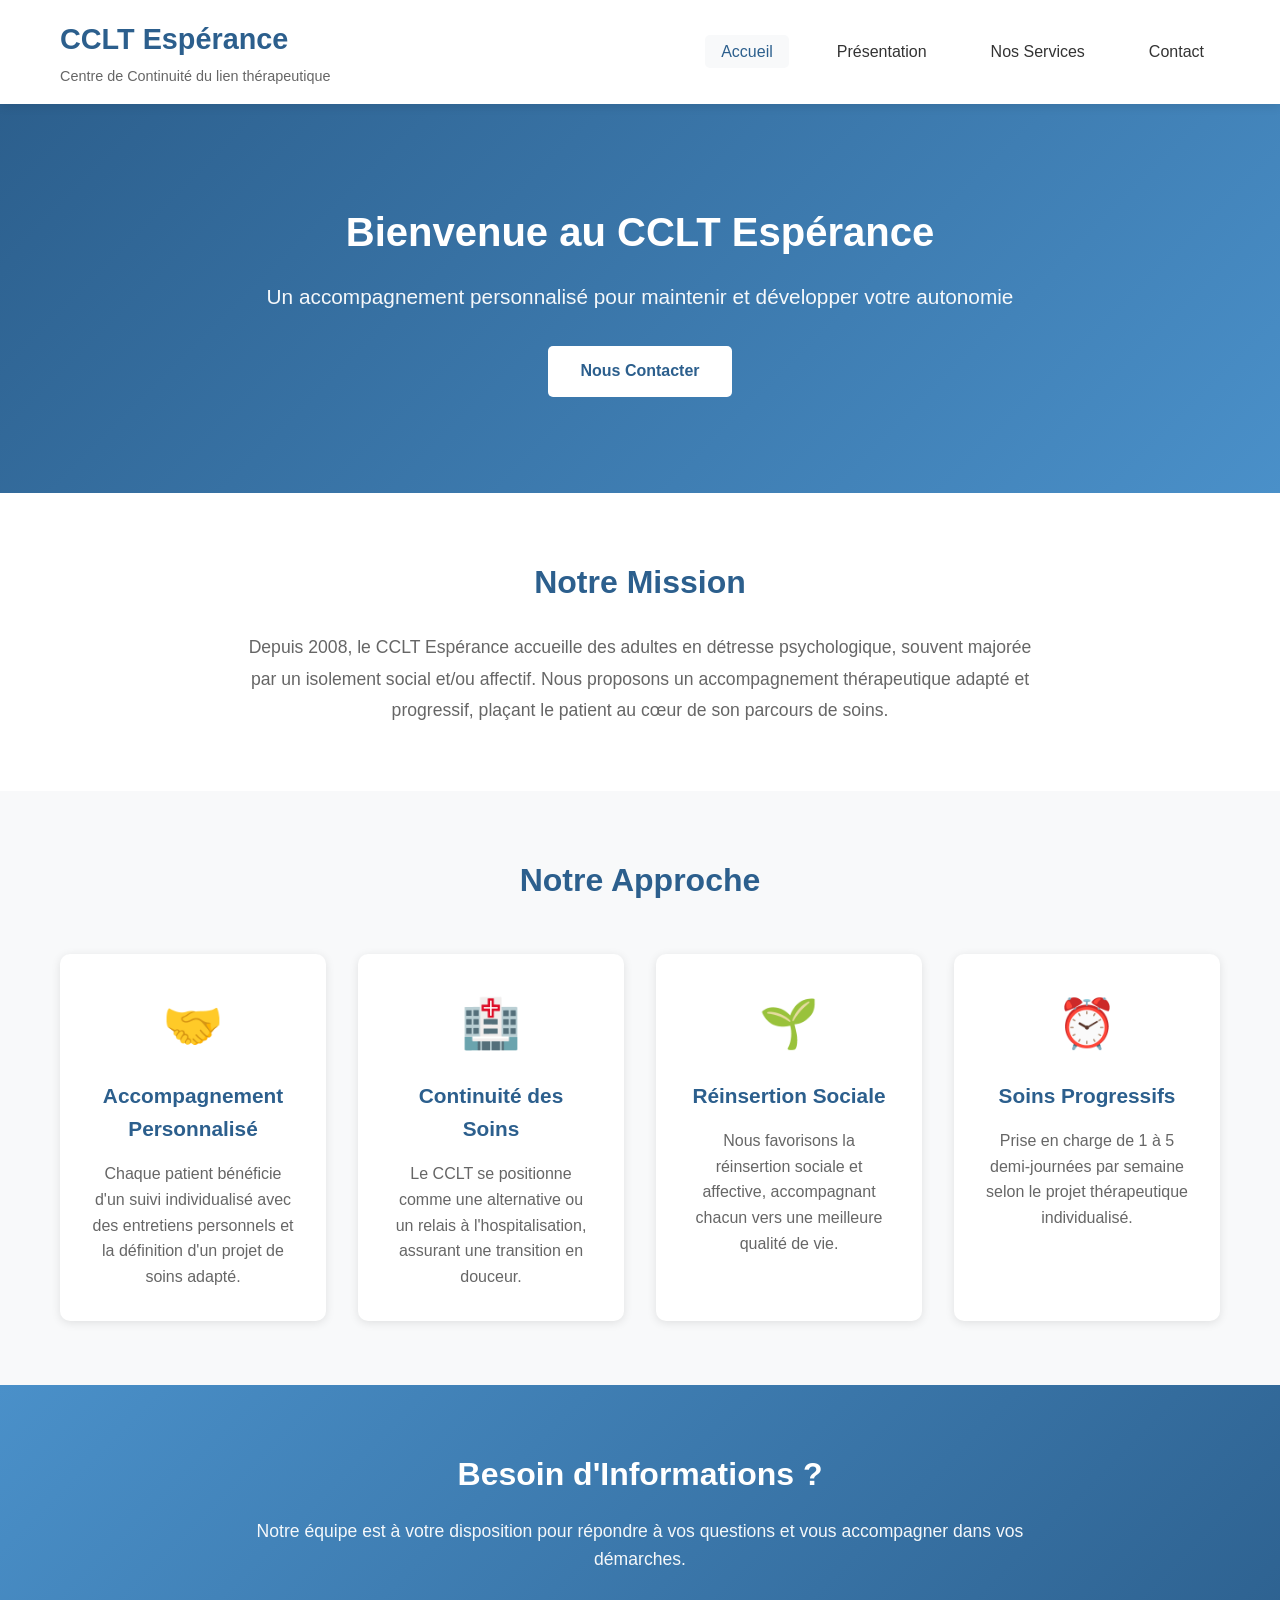
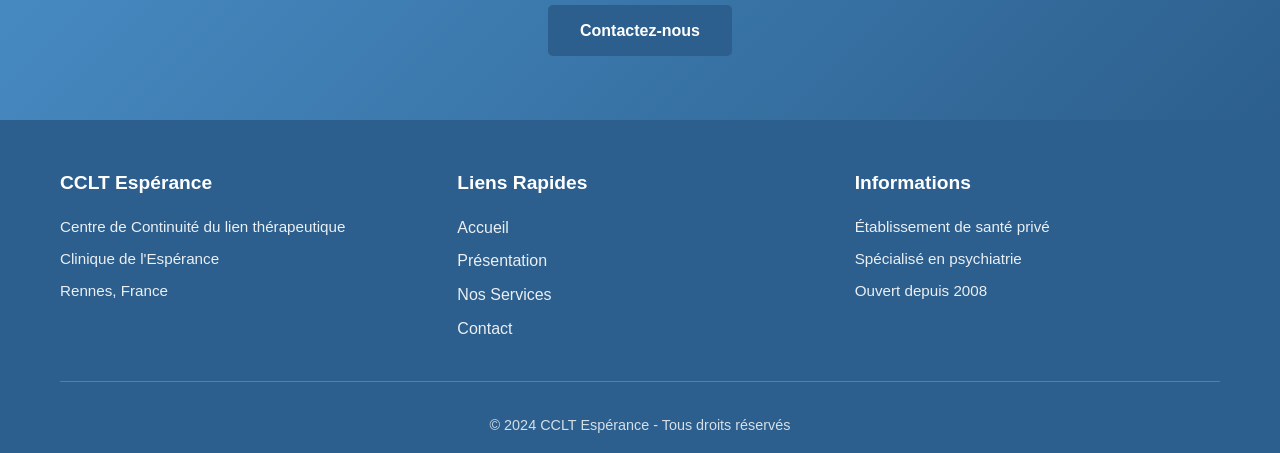
==== index.html @ c55c1b44 "Création du site web CCLT Espérance - Création de 4 pages HTML (accueil, présentation, services, con" ====
<!DOCTYPE html>
<html lang="fr">
<head>
    <meta charset="UTF-8">
    <meta name="viewport" content="width=device-width, initial-scale=1.0">
    <meta name="description" content="CCLT Espérance - Centre de Continuité du lien thérapeutique à Rennes. Accompagnement personnalisé pour adultes en détresse psychologique.">
    <title>CCLT Espérance - Centre de Continuité du lien thérapeutique</title>
    <link rel="stylesheet" href="styles.css">
</head>
<body>
    <header>
        <nav class="navbar">
            <div class="container">
                <div class="logo">
                    <h1>CCLT Espérance</h1>
                    <p class="subtitle">Centre de Continuité du lien thérapeutique</p>
                </div>
                <ul class="nav-menu">
                    <li><a href="index.html" class="active">Accueil</a></li>
                    <li><a href="presentation.html">Présentation</a></li>
                    <li><a href="services.html">Nos Services</a></li>
                    <li><a href="contact.html">Contact</a></li>
                </ul>
                <div class="hamburger">
                    <span></span>
                    <span></span>
                    <span></span>
                </div>
            </div>
        </nav>
    </header>

    <main>
        <section class="hero">
            <div class="hero-content">
                <h2>Bienvenue au CCLT Espérance</h2>
                <p class="hero-text">Un accompagnement personnalisé pour maintenir et développer votre autonomie</p>
                <a href="contact.html" class="btn btn-primary">Nous Contacter</a>
            </div>
        </section>

        <section class="intro">
            <div class="container">
                <div class="intro-content">
                    <h2>Notre Mission</h2>
                    <p>Depuis 2008, le CCLT Espérance accueille des adultes en détresse psychologique, souvent majorée par un isolement social et/ou affectif. Nous proposons un accompagnement thérapeutique adapté et progressif, plaçant le patient au cœur de son parcours de soins.</p>
                </div>
            </div>
        </section>

        <section class="features">
            <div class="container">
                <h2>Notre Approche</h2>
                <div class="features-grid">
                    <div class="feature-card">
                        <div class="feature-icon">🤝</div>
                        <h3>Accompagnement Personnalisé</h3>
                        <p>Chaque patient bénéficie d'un suivi individualisé avec des entretiens personnels et la définition d'un projet de soins adapté.</p>
                    </div>
                    <div class="feature-card">
                        <div class="feature-icon">🏥</div>
                        <h3>Continuité des Soins</h3>
                        <p>Le CCLT se positionne comme une alternative ou un relais à l'hospitalisation, assurant une transition en douceur.</p>
                    </div>
                    <div class="feature-card">
                        <div class="feature-icon">🌱</div>
                        <h3>Réinsertion Sociale</h3>
                        <p>Nous favorisons la réinsertion sociale et affective, accompagnant chacun vers une meilleure qualité de vie.</p>
                    </div>
                    <div class="feature-card">
                        <div class="feature-icon">⏰</div>
                        <h3>Soins Progressifs</h3>
                        <p>Prise en charge de 1 à 5 demi-journées par semaine selon le projet thérapeutique individualisé.</p>
                    </div>
                </div>
            </div>
        </section>

        <section class="cta-section">
            <div class="container">
                <div class="cta-content">
                    <h2>Besoin d'Informations ?</h2>
                    <p>Notre équipe est à votre disposition pour répondre à vos questions et vous accompagner dans vos démarches.</p>
                    <a href="contact.html" class="btn btn-secondary">Contactez-nous</a>
                </div>
            </div>
        </section>
    </main>

    <footer>
        <div class="container">
            <div class="footer-content">
                <div class="footer-section">
                    <h3>CCLT Espérance</h3>
                    <p>Centre de Continuité du lien thérapeutique</p>
                    <p>Clinique de l'Espérance</p>
                    <p>Rennes, France</p>
                </div>
                <div class="footer-section">
                    <h3>Liens Rapides</h3>
                    <ul>
                        <li><a href="index.html">Accueil</a></li>
                        <li><a href="presentation.html">Présentation</a></li>
                        <li><a href="services.html">Nos Services</a></li>
                        <li><a href="contact.html">Contact</a></li>
                    </ul>
                </div>
                <div class="footer-section">
                    <h3>Informations</h3>
                    <p>Établissement de santé privé</p>
                    <p>Spécialisé en psychiatrie</p>
                    <p>Ouvert depuis 2008</p>
                </div>
            </div>
            <div class="footer-bottom">
                <p>&copy; 2024 CCLT Espérance - Tous droits réservés</p>
            </div>
        </div>
    </footer>

    <script src="script.js"></script>
</body>
</html>
---- styles.css ----
/* Reset and Base Styles */
* {
    margin: 0;
    padding: 0;
    box-sizing: border-box;
}

:root {
    --primary-color: #2c5f8d;
    --secondary-color: #4a90c9;
    --accent-color: #7fb3d5;
    --text-color: #333;
    --text-light: #666;
    --bg-light: #f8f9fa;
    --bg-white: #ffffff;
    --border-color: #e0e0e0;
    --success-color: #28a745;
    --shadow: 0 2px 10px rgba(0, 0, 0, 0.1);
    --shadow-hover: 0 4px 20px rgba(0, 0, 0, 0.15);
    --transition: all 0.3s ease;
}

body {
    font-family: 'Segoe UI', Tahoma, Geneva, Verdana, sans-serif;
    line-height: 1.6;
    color: var(--text-color);
    background-color: var(--bg-light);
}

.container {
    max-width: 1200px;
    margin: 0 auto;
    padding: 0 20px;
}

/* Header and Navigation */
header {
    background-color: var(--bg-white);
    box-shadow: var(--shadow);
    position: sticky;
    top: 0;
    z-index: 1000;
}

.navbar {
    padding: 1rem 0;
}

.navbar .container {
    display: flex;
    justify-content: space-between;
    align-items: center;
}

.logo h1 {
    color: var(--primary-color);
    font-size: 1.8rem;
    margin-bottom: 0.2rem;
}

.logo .subtitle {
    color: var(--text-light);
    font-size: 0.9rem;
}

.nav-menu {
    display: flex;
    list-style: none;
    gap: 2rem;
}

.nav-menu a {
    color: var(--text-color);
    text-decoration: none;
    font-weight: 500;
    transition: var(--transition);
    padding: 0.5rem 1rem;
    border-radius: 5px;
}

.nav-menu a:hover,
.nav-menu a.active {
    color: var(--primary-color);
    background-color: var(--bg-light);
}

.hamburger {
    display: none;
    flex-direction: column;
    cursor: pointer;
}

.hamburger span {
    width: 25px;
    height: 3px;
    background-color: var(--primary-color);
    margin: 3px 0;
    transition: var(--transition);
}

/* Hero Section */
.hero {
    background: linear-gradient(135deg, var(--primary-color) 0%, var(--secondary-color) 100%);
    color: white;
    padding: 6rem 2rem;
    text-align: center;
}

.hero-content h2 {
    font-size: 2.5rem;
    margin-bottom: 1rem;
}

.hero-text {
    font-size: 1.3rem;
    margin-bottom: 2rem;
    opacity: 0.95;
}

/* Buttons */
.btn {
    display: inline-block;
    padding: 0.8rem 2rem;
    text-decoration: none;
    border-radius: 5px;
    font-weight: 600;
    transition: var(--transition);
    border: none;
    cursor: pointer;
    font-size: 1rem;
}

.btn-primary {
    background-color: white;
    color: var(--primary-color);
}

.btn-primary:hover {
    background-color: var(--bg-light);
    transform: translateY(-2px);
    box-shadow: var(--shadow-hover);
}

.btn-secondary {
    background-color: var(--primary-color);
    color: white;
}

.btn-secondary:hover {
    background-color: var(--secondary-color);
    transform: translateY(-2px);
    box-shadow: var(--shadow-hover);
}

.btn-block {
    display: block;
    width: 100%;
    text-align: center;
}

/* Intro Section */
.intro {
    padding: 4rem 0;
    background-color: var(--bg-white);
}

.intro-content {
    text-align: center;
    max-width: 800px;
    margin: 0 auto;
}

.intro-content h2 {
    color: var(--primary-color);
    font-size: 2rem;
    margin-bottom: 1.5rem;
}

.intro-content p {
    font-size: 1.1rem;
    color: var(--text-light);
    line-height: 1.8;
}

/* Features Section */
.features {
    padding: 4rem 0;
    background-color: var(--bg-light);
}

.features h2 {
    text-align: center;
    color: var(--primary-color);
    font-size: 2rem;
    margin-bottom: 3rem;
}

.features-grid {
    display: grid;
    grid-template-columns: repeat(auto-fit, minmax(250px, 1fr));
    gap: 2rem;
}

.feature-card {
    background-color: var(--bg-white);
    padding: 2rem;
    border-radius: 10px;
    box-shadow: var(--shadow);
    transition: var(--transition);
    text-align: center;
}

.feature-card:hover {
    transform: translateY(-5px);
    box-shadow: var(--shadow-hover);
}

.feature-icon {
    font-size: 3rem;
    margin-bottom: 1rem;
}

.feature-card h3 {
    color: var(--primary-color);
    margin-bottom: 1rem;
    font-size: 1.3rem;
}

.feature-card p {
    color: var(--text-light);
    line-height: 1.6;
}

/* CTA Section */
.cta-section {
    padding: 4rem 0;
    background: linear-gradient(135deg, var(--secondary-color) 0%, var(--primary-color) 100%);
    color: white;
}

.cta-content {
    text-align: center;
    max-width: 800px;
    margin: 0 auto;
}

.cta-content h2 {
    font-size: 2rem;
    margin-bottom: 1rem;
}

.cta-content p {
    font-size: 1.1rem;
    margin-bottom: 2rem;
    opacity: 0.95;
}

/* Page Header */
.page-header {
    background: linear-gradient(135deg, var(--primary-color) 0%, var(--secondary-color) 100%);
    color: white;
    padding: 4rem 2rem;
    text-align: center;
}

.page-header h1 {
    font-size: 2.5rem;
    margin-bottom: 0.5rem;
}

.page-header p {
    font-size: 1.2rem;
    opacity: 0.95;
}

/* Content Section */
.content-section {
    padding: 4rem 0;
    background-color: var(--bg-white);
}

.content-layout {
    display: grid;
    grid-template-columns: 2fr 1fr;
    gap: 3rem;
    margin-bottom: 3rem;
}

.content-main h2 {
    color: var(--primary-color);
    margin-top: 2rem;
    margin-bottom: 1rem;
    font-size: 1.8rem;
}

.content-main h2:first-child {
    margin-top: 0;
}

.content-main p {
    color: var(--text-light);
    line-height: 1.8;
    margin-bottom: 1rem;
}

/* Philosophy Points */
.philosophy-points {
    display: grid;
    gap: 1.5rem;
    margin: 2rem 0;
}

.philosophy-item {
    background-color: var(--bg-light);
    padding: 1.5rem;
    border-radius: 8px;
    border-left: 4px solid var(--primary-color);
}

.philosophy-item h3 {
    color: var(--primary-color);
    margin-bottom: 0.5rem;
    font-size: 1.2rem;
}

.philosophy-item p {
    color: var(--text-light);
}

/* Sidebar */
.sidebar {
    display: flex;
    flex-direction: column;
    gap: 2rem;
}

.sidebar-box {
    background-color: var(--bg-light);
    padding: 2rem;
    border-radius: 10px;
    box-shadow: var(--shadow);
}

.sidebar-box h3 {
    color: var(--primary-color);
    margin-bottom: 1rem;
}

.key-stats {
    list-style: none;
}

.key-stats li {
    padding: 1rem;
    background-color: var(--bg-white);
    margin-bottom: 1rem;
    border-radius: 5px;
    border-left: 3px solid var(--secondary-color);
}

.key-stats strong {
    display: block;
    color: var(--primary-color);
    font-size: 1.5rem;
    margin-bottom: 0.3rem;
}

/* Services Page */
.services-intro {
    text-align: center;
    max-width: 800px;
    margin: 0 auto 3rem;
}

.services-intro h2 {
    color: var(--primary-color);
    font-size: 2rem;
    margin-bottom: 1rem;
}

.services-intro p {
    color: var(--text-light);
    font-size: 1.1rem;
    line-height: 1.8;
}

.services-grid {
    display: grid;
    grid-template-columns: repeat(auto-fit, minmax(300px, 1fr));
    gap: 2rem;
    margin-bottom: 4rem;
}

.service-card {
    background-color: var(--bg-light);
    padding: 2rem;
    border-radius: 10px;
    box-shadow: var(--shadow);
    transition: var(--transition);
}

.service-card:hover {
    transform: translateY(-5px);
    box-shadow: var(--shadow-hover);
}

.service-icon {
    font-size: 3rem;
    margin-bottom: 1rem;
}

.service-card h3 {
    color: var(--primary-color);
    margin-bottom: 1rem;
    font-size: 1.4rem;
}

.service-card p {
    color: var(--text-light);
    margin-bottom: 1rem;
    line-height: 1.6;
}

.service-features {
    list-style: none;
    margin-top: 1rem;
}

.service-features li {
    padding: 0.5rem 0;
    color: var(--text-light);
    border-bottom: 1px solid var(--border-color);
}

.service-features li:before {
    content: "✓ ";
    color: var(--success-color);
    font-weight: bold;
    margin-right: 0.5rem;
}

.service-features li:last-child {
    border-bottom: none;
}

/* Process Section */
.process-section {
    background-color: var(--bg-light);
    padding: 3rem;
    border-radius: 10px;
    margin-bottom: 3rem;
}

.process-section h2 {
    text-align: center;
    color: var(--primary-color);
    font-size: 2rem;
    margin-bottom: 2rem;
}

.process-steps {
    display: grid;
    grid-template-columns: repeat(auto-fit, minmax(200px, 1fr));
    gap: 2rem;
}

.process-step {
    text-align: center;
}

.step-number {
    width: 60px;
    height: 60px;
    background: linear-gradient(135deg, var(--primary-color), var(--secondary-color));
    color: white;
    border-radius: 50%;
    display: flex;
    align-items: center;
    justify-content: center;
    font-size: 1.5rem;
    font-weight: bold;
    margin: 0 auto 1rem;
}

.process-step h3 {
    color: var(--primary-color);
    margin-bottom: 0.5rem;
}

.process-step p {
    color: var(--text-light);
    font-size: 0.95rem;
}

/* CTA Box */
.cta-box {
    background: linear-gradient(135deg, var(--secondary-color) 0%, var(--primary-color) 100%);
    color: white;
    padding: 3rem;
    border-radius: 10px;
    text-align: center;
}

.cta-box h2 {
    margin-bottom: 1rem;
}

.cta-box p {
    margin-bottom: 2rem;
    opacity: 0.95;
}

/* Contact Page */
.contact-layout {
    display: grid;
    grid-template-columns: 1fr 1fr;
    gap: 3rem;
    margin-bottom: 3rem;
}

.info-box {
    background-color: var(--bg-light);
    padding: 1.5rem;
    border-radius: 8px;
    margin-bottom: 1.5rem;
}

.info-box h3 {
    color: var(--primary-color);
    margin-bottom: 1rem;
    font-size: 1.3rem;
}

.info-box p,
.info-box ul {
    color: var(--text-light);
    line-height: 1.6;
}

.info-box ul {
    list-style: none;
    margin-top: 0.5rem;
}

.info-box li {
    padding: 0.3rem 0;
}

.info-box li:before {
    content: "→ ";
    color: var(--primary-color);
    font-weight: bold;
}

/* Contact Form */
.contact-form-container h2 {
    color: var(--primary-color);
    margin-bottom: 1rem;
}

.contact-form-container > p {
    color: var(--text-light);
    margin-bottom: 2rem;
}

.contact-form {
    background-color: var(--bg-light);
    padding: 2rem;
    border-radius: 10px;
}

.form-group {
    margin-bottom: 1.5rem;
}

.form-group label {
    display: block;
    margin-bottom: 0.5rem;
    color: var(--text-color);
    font-weight: 500;
}

.form-group input,
.form-group select,
.form-group textarea {
    width: 100%;
    padding: 0.8rem;
    border: 1px solid var(--border-color);
    border-radius: 5px;
    font-size: 1rem;
    font-family: inherit;
    transition: var(--transition);
}

.form-group input:focus,
.form-group select:focus,
.form-group textarea:focus {
    outline: none;
    border-color: var(--primary-color);
    box-shadow: 0 0 0 3px rgba(44, 95, 141, 0.1);
}

.checkbox-label {
    display: flex;
    align-items: flex-start;
    gap: 0.5rem;
    cursor: pointer;
}

.checkbox-label input[type="checkbox"] {
    width: auto;
    margin-top: 0.2rem;
}

.form-note {
    font-size: 0.9rem;
    color: var(--text-light);
    margin-top: 1rem;
    text-align: center;
}

.form-message {
    margin-top: 1rem;
    padding: 1rem;
    border-radius: 5px;
    text-align: center;
}

.form-message.success {
    background-color: #d4edda;
    color: #155724;
    border: 1px solid #c3e6cb;
}

.form-message.error {
    background-color: #f8d7da;
    color: #721c24;
    border: 1px solid #f5c6cb;
}

/* Additional Info */
.additional-info {
    margin-top: 3rem;
}

.additional-info h2 {
    text-align: center;
    color: var(--primary-color);
    margin-bottom: 2rem;
}

.info-cards {
    display: grid;
    grid-template-columns: repeat(auto-fit, minmax(280px, 1fr));
    gap: 2rem;
}

.info-card {
    background-color: var(--bg-light);
    padding: 2rem;
    border-radius: 10px;
    box-shadow: var(--shadow);
}

.info-card h3 {
    color: var(--primary-color);
    margin-bottom: 1rem;
}

.info-card p {
    color: var(--text-light);
    line-height: 1.6;
}

/* Footer */
footer {
    background-color: var(--primary-color);
    color: white;
    padding: 3rem 0 1rem;
}

.footer-content {
    display: grid;
    grid-template-columns: repeat(auto-fit, minmax(250px, 1fr));
    gap: 2rem;
    margin-bottom: 2rem;
}

.footer-section h3 {
    margin-bottom: 1rem;
    font-size: 1.2rem;
}

.footer-section p {
    margin-bottom: 0.5rem;
    opacity: 0.9;
    font-size: 0.95rem;
}

.footer-section ul {
    list-style: none;
}

.footer-section ul li {
    margin-bottom: 0.5rem;
}

.footer-section a {
    color: white;
    text-decoration: none;
    opacity: 0.9;
    transition: var(--transition);
}

.footer-section a:hover {
    opacity: 1;
    text-decoration: underline;
}

.footer-bottom {
    text-align: center;
    padding-top: 2rem;
    border-top: 1px solid rgba(255, 255, 255, 0.2);
}

.footer-bottom p {
    opacity: 0.8;
    font-size: 0.9rem;
}

/* Responsive Design */
@media (max-width: 768px) {
    .hamburger {
        display: flex;
    }

    .nav-menu {
        display: none;
        flex-direction: column;
        position: absolute;
        top: 100%;
        left: 0;
        right: 0;
        background-color: var(--bg-white);
        box-shadow: var(--shadow);
        padding: 1rem;
    }

    .nav-menu.active {
        display: flex;
    }

    .hero-content h2 {
        font-size: 2rem;
    }

    .hero-text {
        font-size: 1.1rem;
    }

    .features-grid {
        grid-template-columns: 1fr;
    }

    .content-layout {
        grid-template-columns: 1fr;
    }

    .services-grid {
        grid-template-columns: 1fr;
    }

    .process-steps {
        grid-template-columns: 1fr;
    }

    .contact-layout {
        grid-template-columns: 1fr;
    }

    .footer-content {
        grid-template-columns: 1fr;
        text-align: center;
    }

    .page-header h1 {
        font-size: 2rem;
    }
}

@media (max-width: 480px) {
    .logo h1 {
        font-size: 1.4rem;
    }

    .logo .subtitle {
        font-size: 0.8rem;
    }

    .hero-content h2 {
        font-size: 1.6rem;
    }

    .btn {
        padding: 0.7rem 1.5rem;
        font-size: 0.9rem;
    }
}
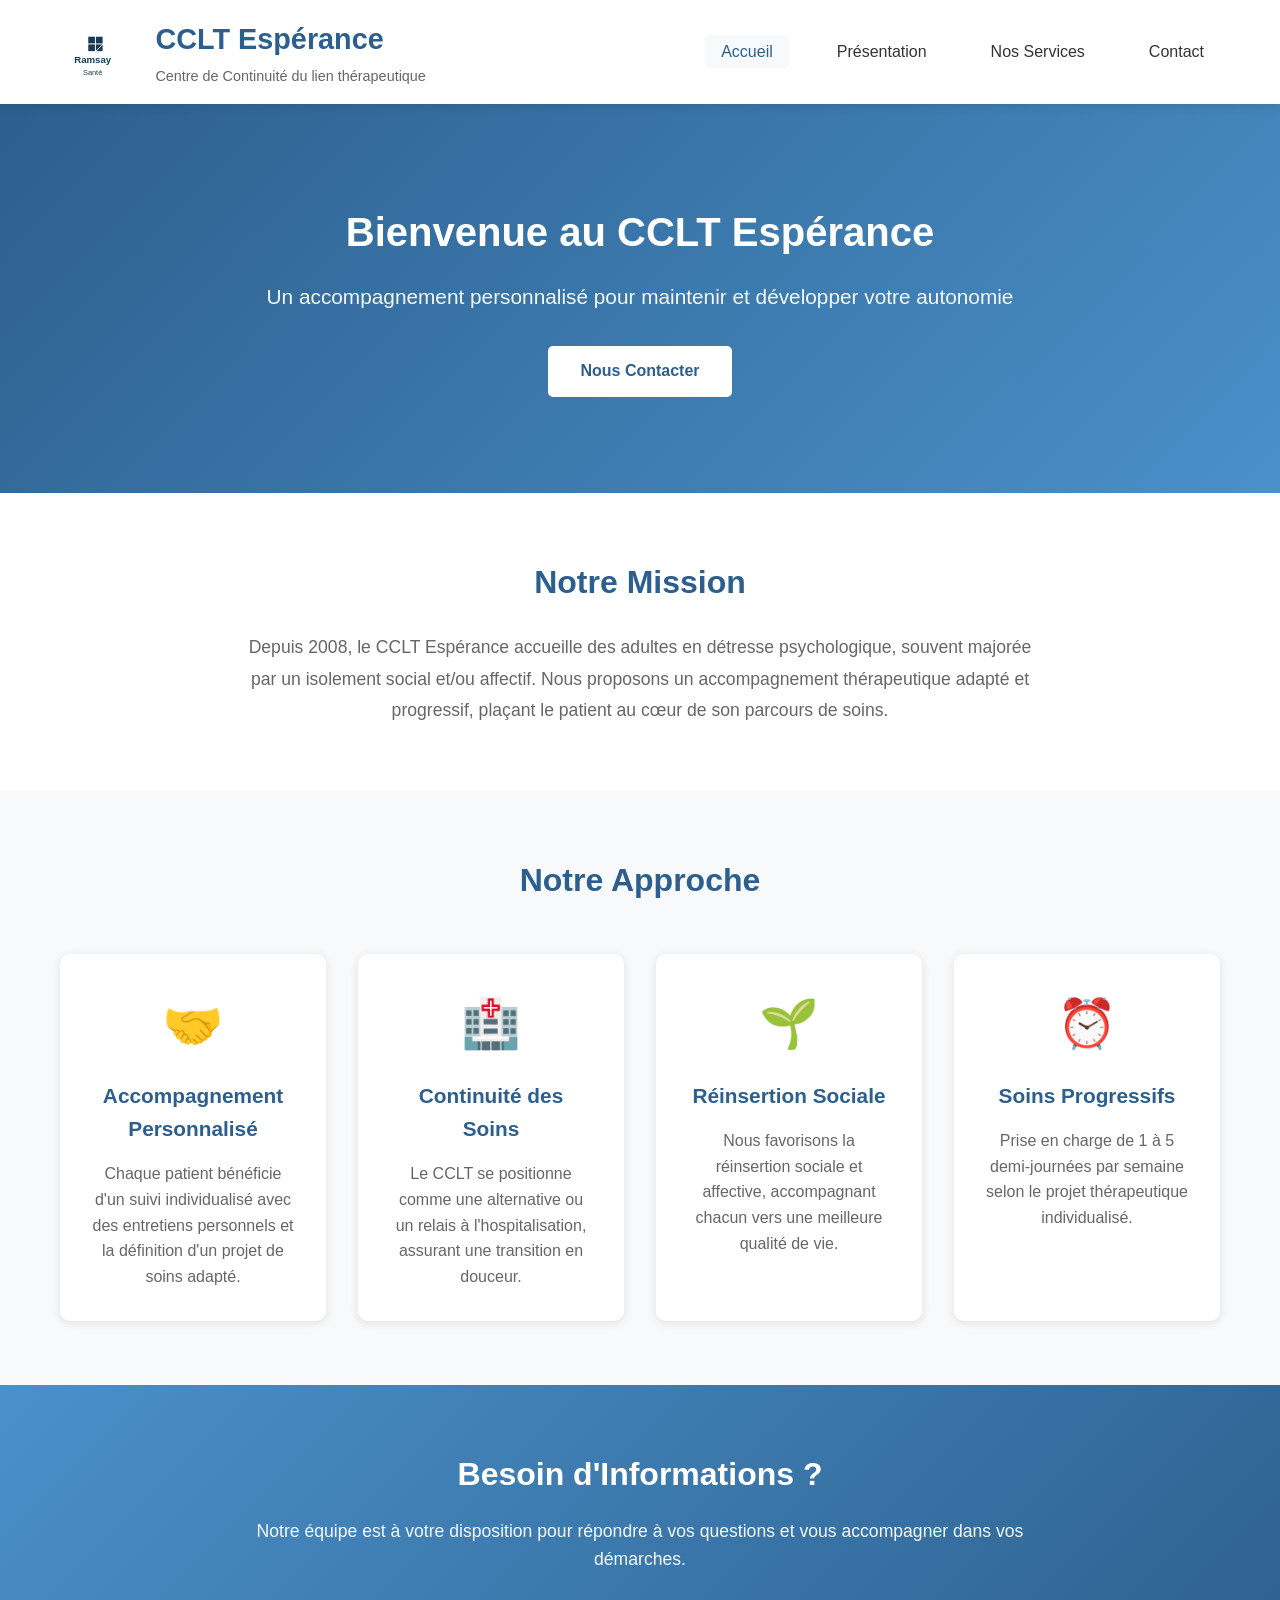
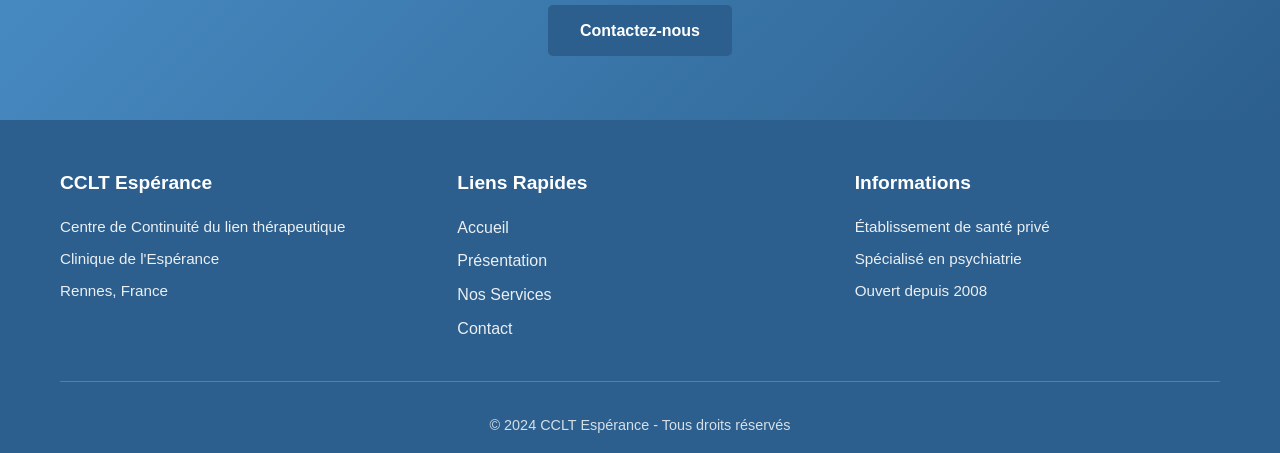
==== commit 2245dea7: "Ajout du logo Ramsay Santé dans la bannière de toutes les pages - Création du dossier images/ avec l" ====
--- a/index.html
+++ b/index.html
@@ -12,8 +12,11 @@
         <nav class="navbar">
             <div class="container">
                 <div class="logo">
-                    <h1>CCLT Espérance</h1>
-                    <p class="subtitle">Centre de Continuité du lien thérapeutique</p>
+                    <img src="images/ramsay-sante-logo.svg" alt="Ramsay Santé" class="logo-ramsay">
+                    <div class="logo-text">
+                        <h1>CCLT Espérance</h1>
+                        <p class="subtitle">Centre de Continuité du lien thérapeutique</p>
+                    </div>
                 </div>
                 <ul class="nav-menu">
                     <li><a href="index.html" class="active">Accueil</a></li>
--- a/styles.css
+++ b/styles.css
@@ -52,6 +52,22 @@
     align-items: center;
 }
 
+.logo {
+    display: flex;
+    align-items: center;
+    gap: 1.5rem;
+}
+
+.logo-ramsay {
+    height: 60px;
+    width: auto;
+}
+
+.logo-text {
+    display: flex;
+    flex-direction: column;
+}
+
 .logo h1 {
     color: var(--primary-color);
     font-size: 1.8rem;
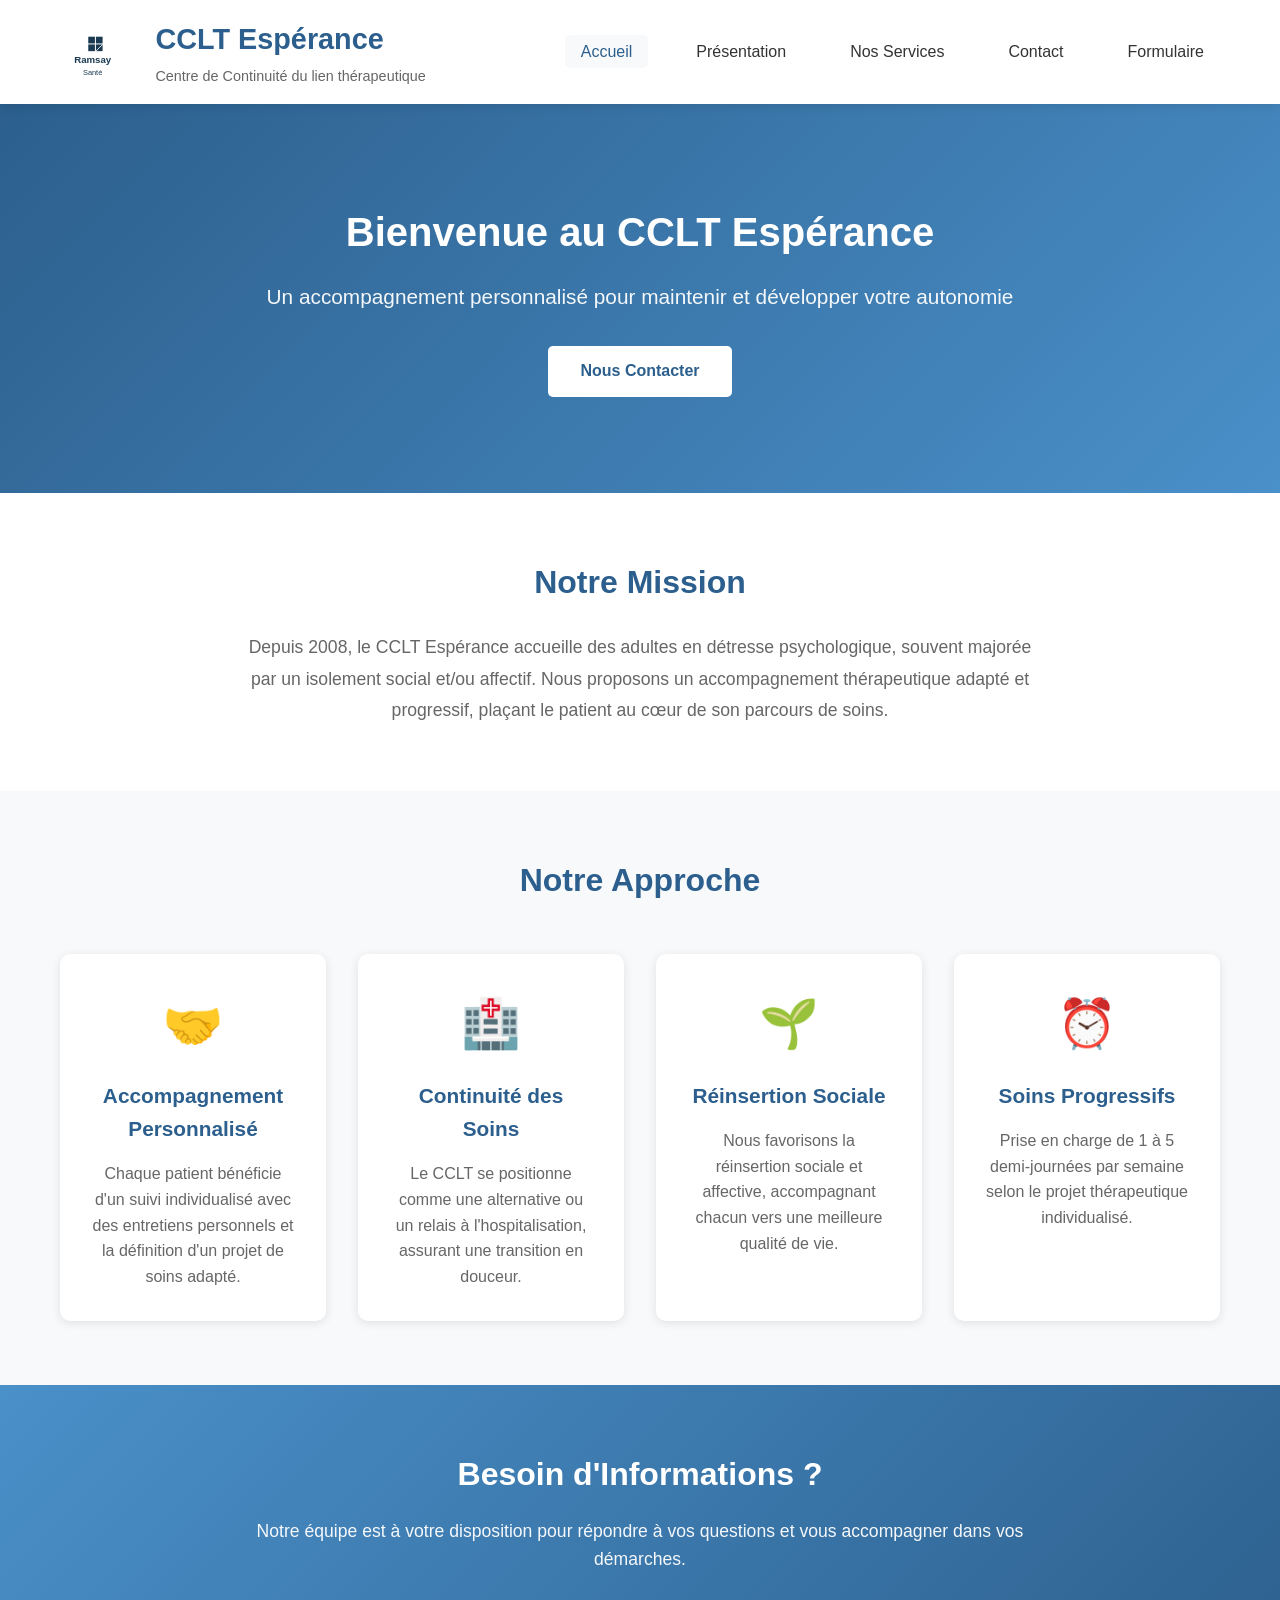
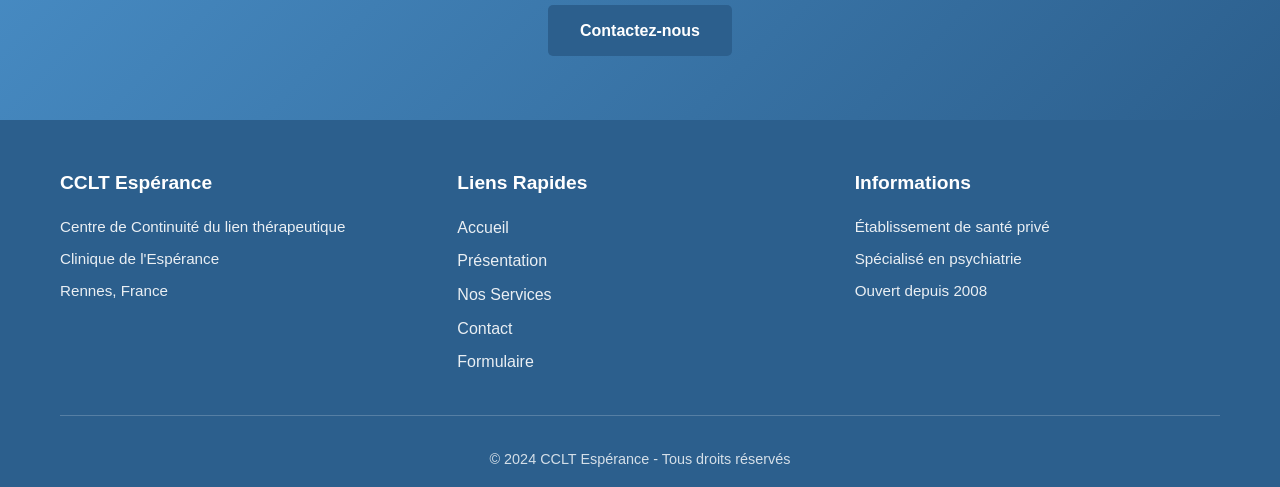
==== commit 27b47f41: "Ajout d'une page formulaire de contact avec Formspree - Création de formulaire.html avec intégration" ====
--- a/index.html
+++ b/index.html
@@ -23,6 +23,7 @@
                     <li><a href="presentation.html">Présentation</a></li>
                     <li><a href="services.html">Nos Services</a></li>
                     <li><a href="contact.html">Contact</a></li>
+                    <li><a href="formulaire.html">Formulaire</a></li>
                 </ul>
                 <div class="hamburger">
                     <span></span>
@@ -106,6 +107,7 @@
                         <li><a href="presentation.html">Présentation</a></li>
                         <li><a href="services.html">Nos Services</a></li>
                         <li><a href="contact.html">Contact</a></li>
+                        <li><a href="formulaire.html">Formulaire</a></li>
                     </ul>
                 </div>
                 <div class="footer-section">
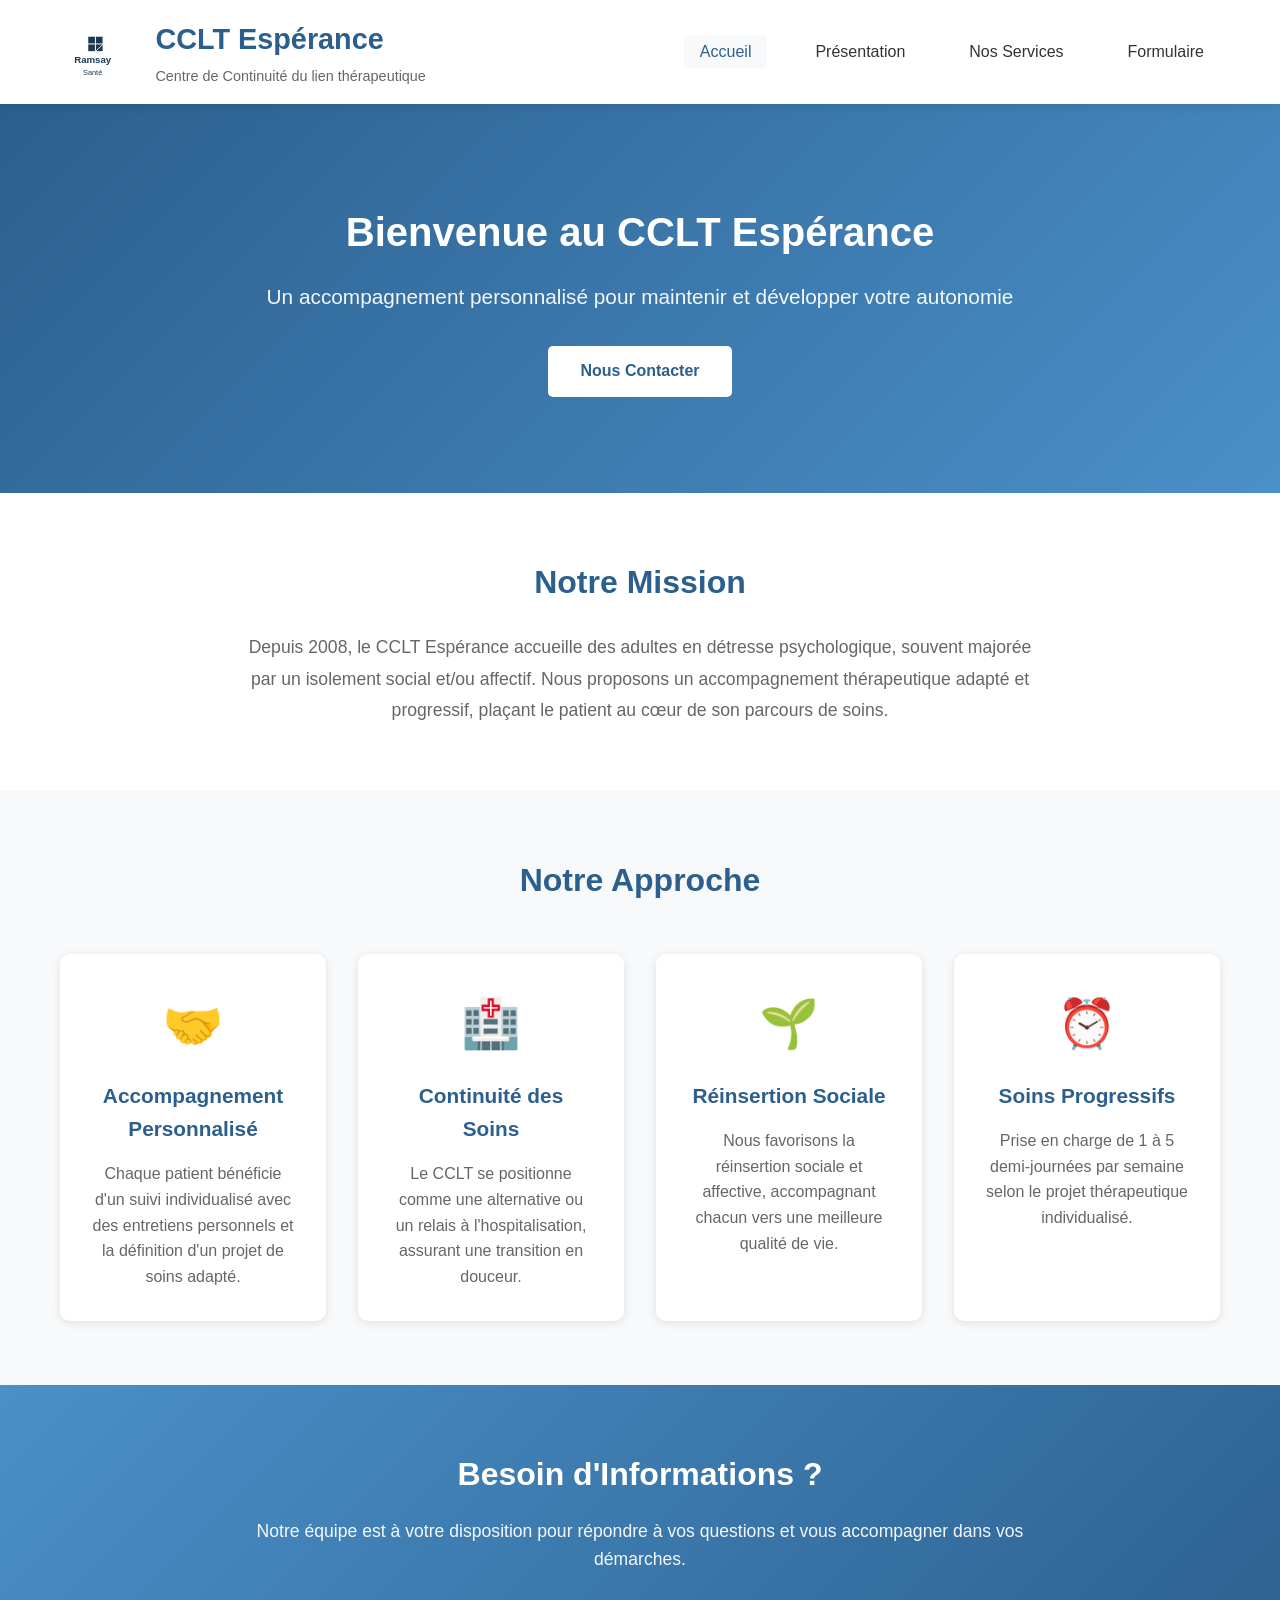
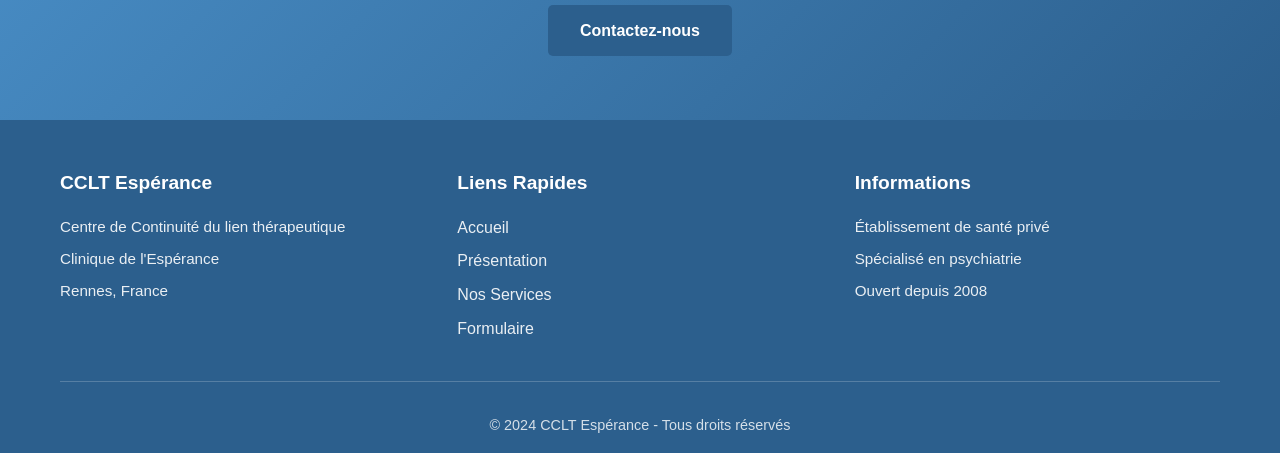
==== commit ee40f0c2: "Suppression de la page contact.html - Suppression du fichier contact.html - Mise à jour de tous les " ====
--- a/index.html
+++ b/index.html
@@ -22,7 +22,6 @@
                     <li><a href="index.html" class="active">Accueil</a></li>
                     <li><a href="presentation.html">Présentation</a></li>
                     <li><a href="services.html">Nos Services</a></li>
-                    <li><a href="contact.html">Contact</a></li>
                     <li><a href="formulaire.html">Formulaire</a></li>
                 </ul>
                 <div class="hamburger">
@@ -39,7 +38,7 @@
             <div class="hero-content">
                 <h2>Bienvenue au CCLT Espérance</h2>
                 <p class="hero-text">Un accompagnement personnalisé pour maintenir et développer votre autonomie</p>
-                <a href="contact.html" class="btn btn-primary">Nous Contacter</a>
+                <a href="formulaire.html" class="btn btn-primary">Nous Contacter</a>
             </div>
         </section>
 
@@ -85,7 +84,7 @@
                 <div class="cta-content">
                     <h2>Besoin d'Informations ?</h2>
                     <p>Notre équipe est à votre disposition pour répondre à vos questions et vous accompagner dans vos démarches.</p>
-                    <a href="contact.html" class="btn btn-secondary">Contactez-nous</a>
+                    <a href="formulaire.html" class="btn btn-secondary">Contactez-nous</a>
                 </div>
             </div>
         </section>
@@ -106,7 +105,6 @@
                         <li><a href="index.html">Accueil</a></li>
                         <li><a href="presentation.html">Présentation</a></li>
                         <li><a href="services.html">Nos Services</a></li>
-                        <li><a href="contact.html">Contact</a></li>
                         <li><a href="formulaire.html">Formulaire</a></li>
                     </ul>
                 </div>
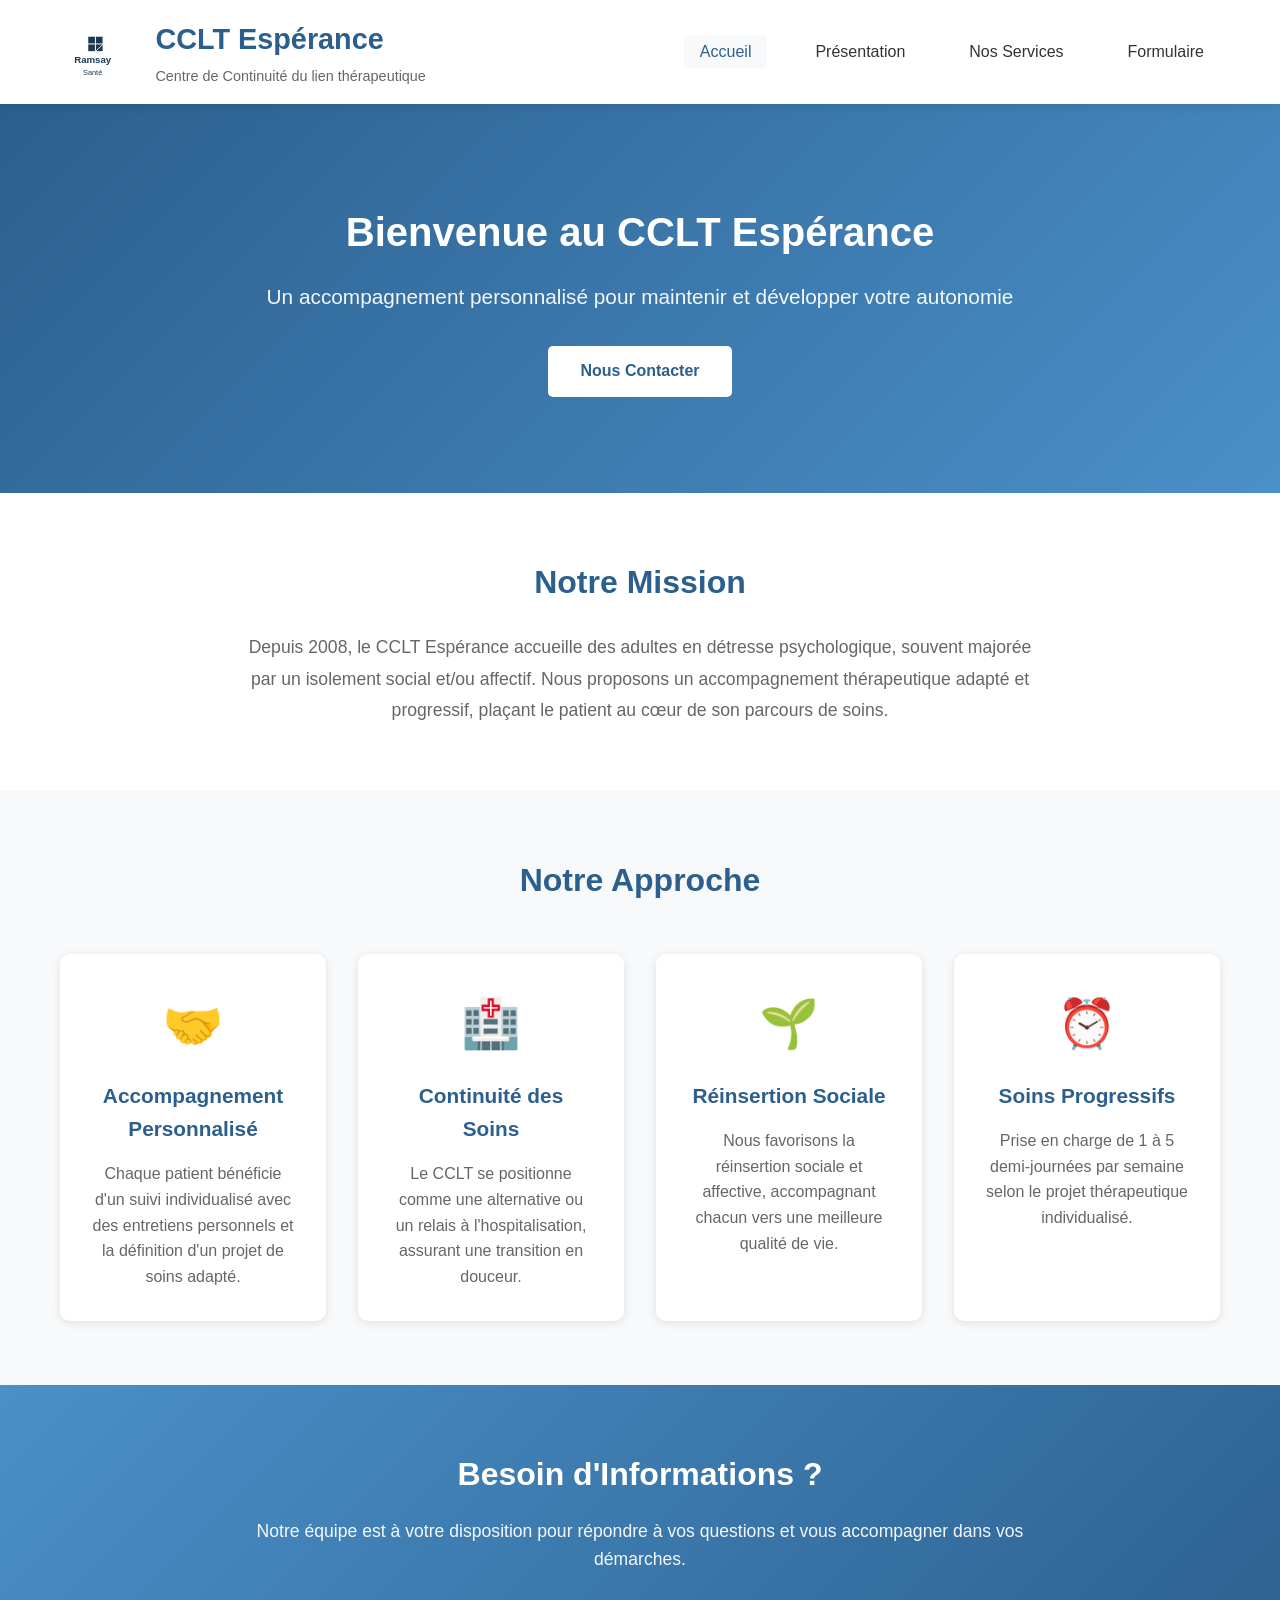
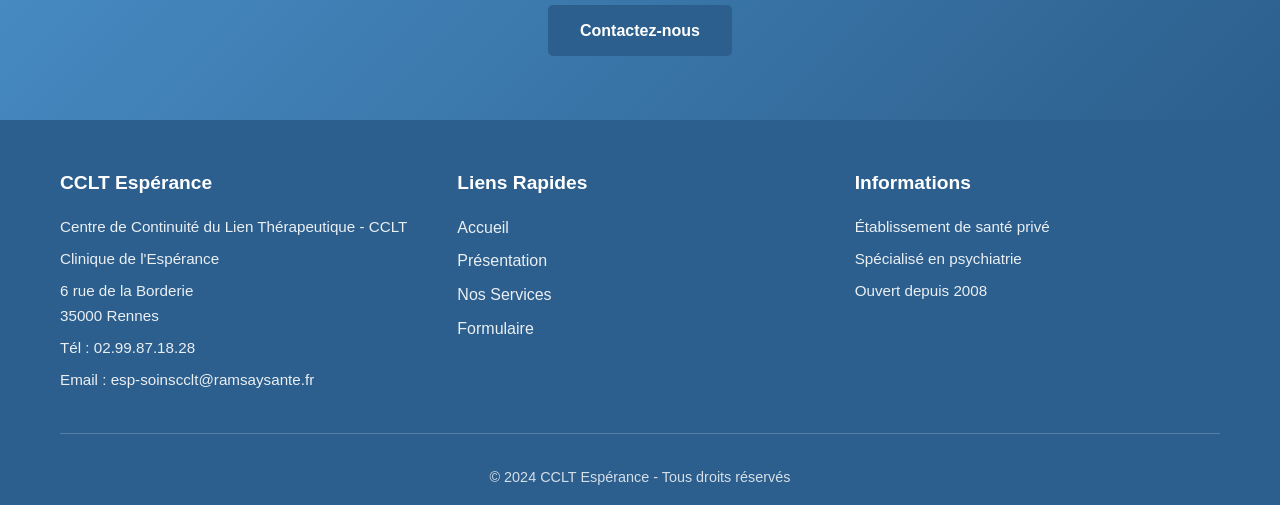
==== commit 3b7fe7e3: "Ajout des informations de contact complètes - Mise à jour du footer de toutes les pages avec les coo" ====
--- a/index.html
+++ b/index.html
@@ -95,9 +95,11 @@
             <div class="footer-content">
                 <div class="footer-section">
                     <h3>CCLT Espérance</h3>
-                    <p>Centre de Continuité du lien thérapeutique</p>
+                    <p>Centre de Continuité du Lien Thérapeutique - CCLT</p>
                     <p>Clinique de l'Espérance</p>
-                    <p>Rennes, France</p>
+                    <p>6 rue de la Borderie<br>35000 Rennes</p>
+                    <p>Tél : 02.99.87.18.28</p>
+                    <p>Email : esp-soinscclt@ramsaysante.fr</p>
                 </div>
                 <div class="footer-section">
                     <h3>Liens Rapides</h3>
